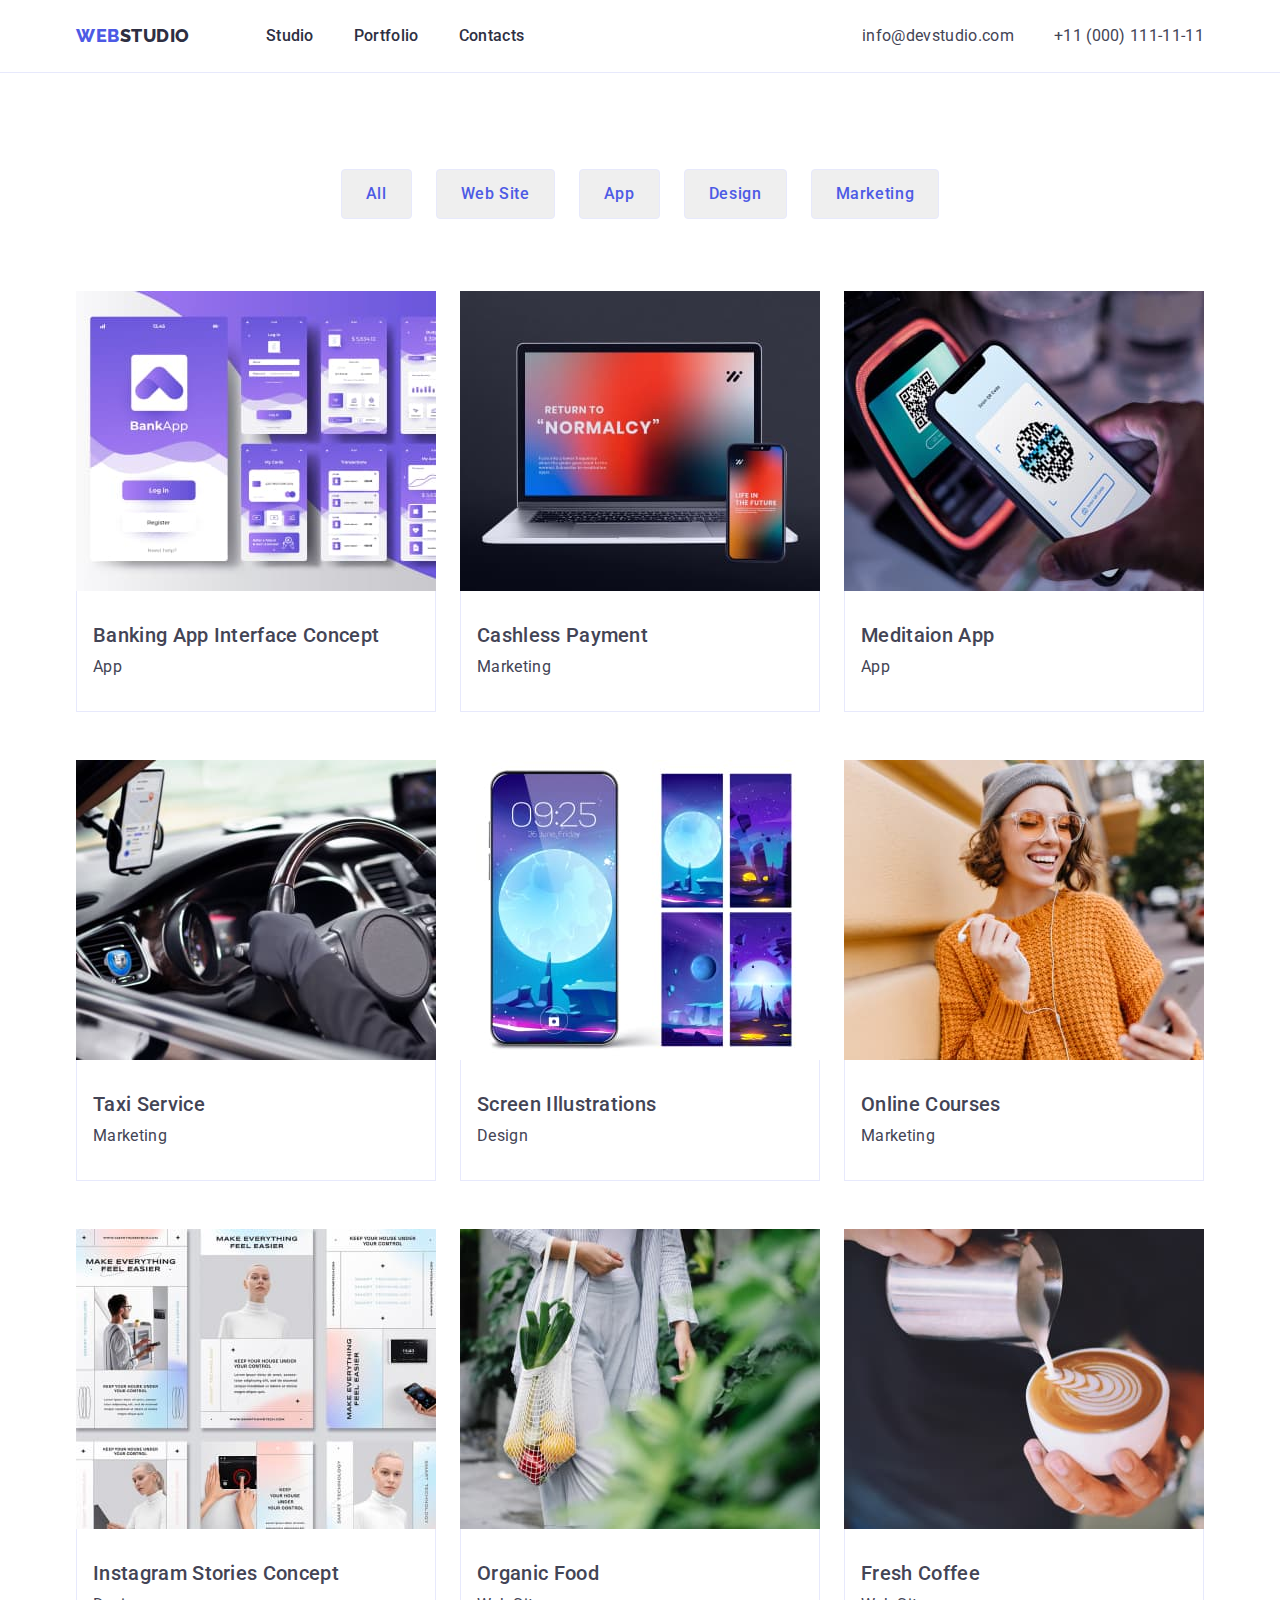
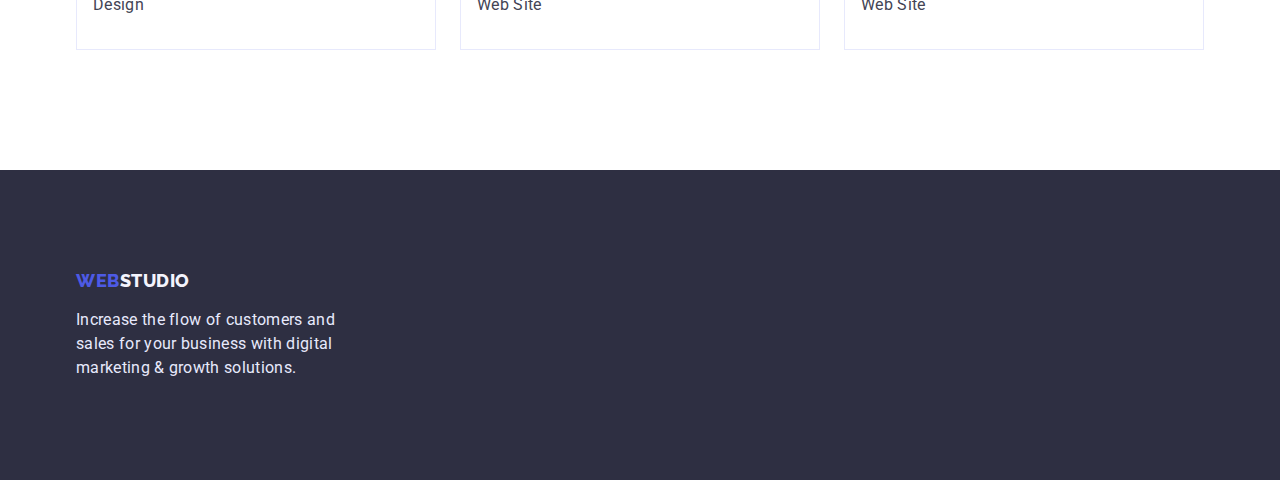
==== portfolio.html @ bfef26a1 "Initial commit" ====
<!DOCTYPE html>
<html lang="en">
  <head>
    <meta charset="UTF-8" />
    <meta http-equiv="X-UA-Compatible" content="IE=edge" />
    <meta name="viewport" content="width=device-width, initial-scale=1.0" />
    <title>portfolio</title>

    <link
      rel="stylesheet"
      href="https://cdn.jsdelivr.net/npm/modern-normalize@1.1.0/modern-normalize.min.css"
    />

    <link rel="preconnect" href="https://fonts.googleapis.com" />
    <link rel="preconnect" href="https://fonts.gstatic.com" crossorigin />
    <link
      href="https://fonts.googleapis.com/css2?family=Raleway:wght@800&family=Roboto:wght@400;500;700&display=swap"
      rel="stylesheet"
    />

    <link rel="stylesheet" href="./CSS/styles.css" />
  </head>

  <body>
    <!-- Header-->
    <header class="page-header">
      <div class="container header-conteiner">
        <nav class="navigation">
          <a class="logo link" href="./index.html">
            <span class="web">Web</span><span class="studio">Studio </span>
          </a>
          <ul class="menu list">
            <li class="menu-item">
              <a class="menu-link link" href="./index.html"> Studio</a>
            </li>
            <li class="menu-item">
              <a class="menu-link link" href="./portfolio.html">Portfolio</a>
            </li>
            <li class="menu-item">
              <a class="menu-link link" href="">Contacts</a>
            </li>
          </ul>
        </nav>

        <ul class="contacts list">
          <li class="contacts-item">
            <a class="contacts-link link" href="mailto:info@devstudio.com"
              >info@devstudio.com</a
            >
          </li>
          <li class="contacts-item">
            <a class="contacts-link link" href="tel:+110001111111"
              >+11 (000) 111-11-11</a
            >
          </li>
        </ul>
      </div>
    </header>
    <main>
      <section class="section filters">
        <div class="container">
          <h1 hidden class="visually-hidden">Filters</h1>
          <ul class="list filters-list">
            <li class="filters-item">
              <button type="button" class="filters-button">All</button>
            </li>
            <li class="filters-item">
              <button type="button" class="filters-button">Web Site</button>
            </li>
            <li class="filters-item">
              <button type="button" class="filters-button">App</button>
            </li>
            <li class="filters-item">
              <button type="button" class="filters-button">Design</button>
            </li>
            <li class="filters-item">
              <button type="button" class="filters-button">Marketing</button>
            </li>
          </ul>

          <ul class="list projects-menu-list">
            <li class="projects-meny-item">
              <img
                src="./images/row1-pj1.jpg"
                alt="#"
                width="360"
                height="300"
              />
              <div class="project-menu-text-box">
                <h3 class="projects-menu-headers">
                  Banking App Interface Concept
                </h3>
                <p class="project-menu-text">App</p>
              </div>
            </li>
            <li class="projects-meny-item">
              <img
                src="./images/row1-pj2.jpg"
                alt="#"
                width="360"
                height="300"
              />
              <div class="project-menu-text-box">
                <h3 class="projects-menu-headers">Cashless Payment</h3>
                <p class="project-menu-text">Marketing</p>
              </div>
            </li>
            <li class="projects-meny-item">
              <img
                src="./images/row1-pj3.jpg"
                alt="#"
                width="360"
                height="300"
              />
              <div class="project-menu-text-box">
                <h3 class="projects-menu-headers">Meditaion App</h3>
                <p class="project-menu-text">App</p>
              </div>
            </li>
            <li class="projects-meny-item">
              <img
                src="./images/row2-pj1.jpg"
                alt="#"
                width="360"
                height="300"
              />
              <div class="project-menu-text-box">
                <h3 class="projects-menu-headers">Taxi Service</h3>
                <p class="project-menu-text">Marketing</p>
              </div>
            </li>
            <li class="projects-meny-item">
              <img
                src="./images/row2-pj2.jpg"
                alt="#"
                width="360"
                height="300"
              />
              <div class="project-menu-text-box">
                <h3 class="projects-menu-headers">Screen Illustrations</h3>
                <p class="project-menu-text">Design</p>
              </div>
            </li>
            <li class="projects-meny-item">
              <img
                src="./images/row2-pj3.jpg"
                alt="#"
                width="360"
                height="300"
              />
              <div class="project-menu-text-box">
                <h3 class="projects-menu-headers">Online Courses</h3>
                <p class="project-menu-text">Marketing</p>
              </div>
            </li>
            <li class="projects-meny-item">
              <img
                src="./images/row3-pj1.jpg"
                alt="#"
                width="360"
                height="300"
              />
              <div class="project-menu-text-box">
                <h3 class="projects-menu-headers">Instagram Stories Concept</h3>
                <p class="project-menu-text">Design</p>
              </div>
            </li>
            <li class="projects-meny-item">
              <img
                src="./images/row3-pj2.jpg"
                alt="#"
                width="360"
                height="300"
              />
              <div class="project-menu-text-box">
                <h3 class="projects-menu-headers">Organic Food</h3>
                <p class="project-menu-text">Web Site</p>
              </div>
            </li>
            <li class="projects-meny-item">
              <img
                src="./images/row3-pj3.jpg"
                alt="#"
                width="360"
                height="300"
              />
              <div class="project-menu-text-box">
                <h3 class="projects-menu-headers">Fresh Coffee</h3>
                <p class="project-menu-text">Web Site</p>
              </div>
            </li>
          </ul>
        </div>
      </section>
    </main>
    <!--Footer-->
    <footer class="footer">
      <div class="container">
        <a class="logo-footer link" href="./index.html">
          <span class="web-footer">Web</span
          ><span class="studio-footer">Studio </span>
        </a>
        <p class="footer-text">
          Increase the flow of customers and sales for your business with
          digital marketing & growth solutions.
        </p>
      </div>
    </footer>
  </body>
</html>
---- CSS/styles.css ----
/* Body Studio*/
:root {
  --primary-text-color: #434455;
  --title-text-color: #2e2f42;
  --hover-focus-color: #404bbf;
}

h1,
h2,
h3,
h4,
p {
  margin: 0 auto;
}

ul {
  margin: 0;
  padding: 0;
}
img {
  display: block;
}

body {
  font-family: "Roboto", sans-serif;
  font-style: normal;
  color: var(--primary-text-color);
  font-weight: 400;
  font-size: 16px;
  line-height: 1.5;
  letter-spacing: 0.02em;
  max-width: 1440px;
}
.container {
  width: 1158px;
  margin: 0 auto;
  padding-left: 15px;
  padding-right: 15px;
}
.section {
  padding-bottom: 120px;
}

.list {
  list-style: none;
}
.link {
  text-decoration: none;
}
.link:hover,
.link:focus {
  color: var(--hover-focus-color);
}

/* Header*/
.page-header {
  padding: 24px 0;
  border-bottom: 1px solid #e7e9fc;
}
.header-conteiner {
  display: flex;
}
.navigation {
  display: flex;
  flex-direction: row;
  align-items: flex-start;
  padding: 0px;
}
.logo {
  font-family: "Raleway", sans-serif;
  font-weight: 800;
  font-size: 18px;
  line-height: 1.3;
  display: flex;
  align-items: center;
  letter-spacing: 0.03em;
  text-transform: uppercase;
  margin-right: 76px;
}
.web {
  color: #4d5ae5;
}
.studio {
  color: var(--title-text-color);
}

.menu-link {
  font-weight: 500;
  color: var(--title-text-color);
}
.menu {
  display: flex;
  gap: 40px;
}
.contacts {
  display: flex;
  gap: 40px;
  margin-left: auto;
}
.contacts-link {
  color: var(--primary-text-color);
}
/* Hero section*/
.hero-section {
  background: #2e2f42;
  align-items: center;
  text-align: center;
  padding: 188px 0;
}
.hero-title {
  font-weight: 700;
  font-size: 56px;
  line-height: 1.1;
  letter-spacing: 0.02em;
  color: #ffffff;

  width: 496px;
  margin-bottom: 48px;
}

.hero-button:hover,
.hero-button:focus {
  background-color: var(--hover-focus-color);
}
.hero-button {
  display: block;
  font-weight: 500;
  font-size: 16px;
  line-height: 1.5;
  font-family: inherit;
  letter-spacing: 0.04em;
  color: #ffffff;
  cursor: pointer;
  background: #636de0;

  box-shadow: 0px 4px 4px rgba(0, 0, 0, 0.15);
  border-radius: 4px;
  padding: 16px 32px;
  margin: 48px auto 0 auto;
}

/* About section*/
.visually-hidden {
  position: absolute;
  top: -150;
  z-index: -100;
  width: 0;
  height: 0;
  opacity: 0;
  visibility: hidden;
  user-select: none;
  cursor: none;
  margin: 0;
  padding: 0;
  overflow: hidden;
  border: none;
  outline: none;
  white-space: nowrap;
}
.about {
  padding-top: 120px;
}
.about-list {
  display: flex;
  flex-direction: row;
  gap: 24px;
}
.about-item {
  max-width: 264px;
}

.about-header {
  font-weight: 500;
  font-size: 20px;
  line-height: 1.2;
  color: var(--title-text-color);
  margin-bottom: 8px;
}

/*Products section*/

.prod-sect-header {
  font-weight: 700;
  font-size: 36px;
  line-height: 1.1;
  letter-spacing: 0.02em;
  text-transform: capitalize;
  text-align: center;
  margin-bottom: 72px;
}
.prod-sect-list {
  display: flex;
  flex-direction: row;
  gap: 24px;
}
.prod-sect-item {
  width: calc((100%-48px) / 3);
}

/*Our team*/
.team-section {
  padding-top: 120px;
}
.team-header {
  font-weight: 700;
  font-size: 36px;
  line-height: 1.1;
  letter-spacing: 0.02em;
  text-transform: capitalize;
  text-align: center;
  margin-bottom: 72px;
}
.team-list {
  display: flex;
  flex-direction: row;
  gap: 24px;
}
.team-item {
  text-align: center;
  width: calc((100% - 72px) / 4);
  background: #ffffff;
  box-shadow: 0px 1px 6px rgba(46, 47, 66, 0.08),
    0px 1px 1px rgba(46, 47, 66, 0.16), 0px 2px 1px rgba(46, 47, 66, 0.08);
  border-radius: 0px 0px 4px 4px;
}
.team-section {
  background-color: #f4f4fd;
}
.team-sect-text {
  padding: 32px 16px;
}
.team-name {
  font-weight: 500;
  font-size: 20px;
  line-height: 1.2;
  color: var(--title-text-color);
  margin-bottom: 8px;
}

/*Footer*/

.footer {
  background: #2e2f42;
  padding: 100px 0;
}

.logo-footer {
  font-family: "Raleway", sans-serif;
  font-weight: 800;
  font-size: 18px;
  line-height: 1.2;
  display: inline-block;
  align-items: center;
  letter-spacing: 0.03em;
  text-transform: uppercase;
  margin-bottom: 16px;
}
.web-footer {
  color: #4d5ae5;
}
.studio-footer {
  color: #f4f4fd;
}
.footer-text {
  color: #e7e9fc;
  max-width: 264px;
  margin-left: 0;
}
/*--------- Portfolio---------*/
.filters {
  padding-top: 96px;
}
.filters-button:hover,
.filters-button:focus {
  color: #ffffff;
  background-color: var(--hover-focus-color);
  border-color: var(--hover-focus-color);
}
.filters-list {
  display: flex;
  flex-direction: row;
  align-items: center;
  justify-content: center;
  padding: 0px;
  gap: 24px;
  margin-bottom: 72px;
}
.filters-button {
  display: block;
  font-weight: 500;
  font-size: 16px;
  line-height: 1.5;
  font-family: inherit;
  cursor: pointer;
  border: 1px solid #e7e9fc;
  border-radius: 4px;
  text-align: center;
  letter-spacing: 0.04em;
  color: #4d5ae5;
  padding: 12px 24px;
}

.projects-menu-list {
  display: flex;
  flex-wrap: wrap;
  gap: 48px 24px;
}

.projects-meny-item {
  width: 360px;
  padding: 0;
}
.projects-menu-headers {
  font-weight: 500;
  font-size: 20px;
  line-height: 1.2;
  margin-bottom: 8px;
}
.project-menu-text-box {
  padding: 32px 16px;
  border: 1px solid #e7e9fc;
  border-top: none;
}
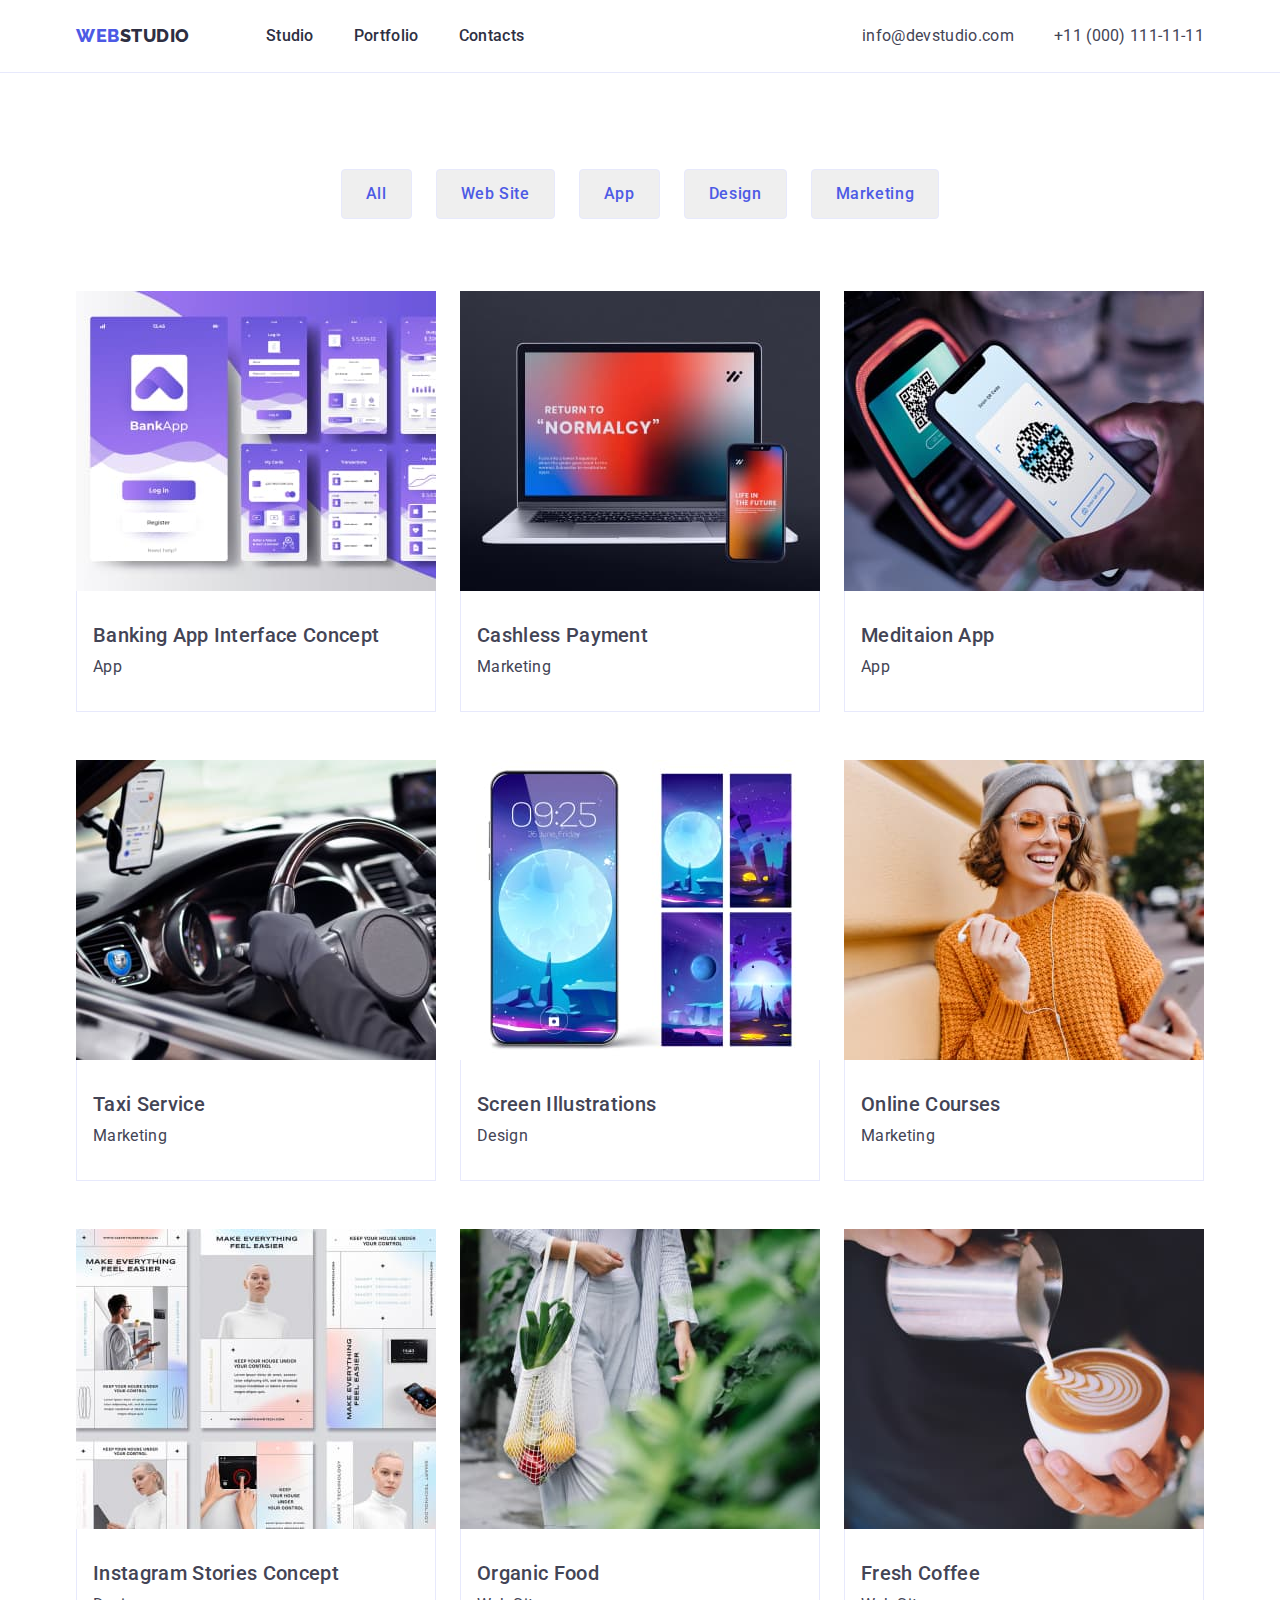
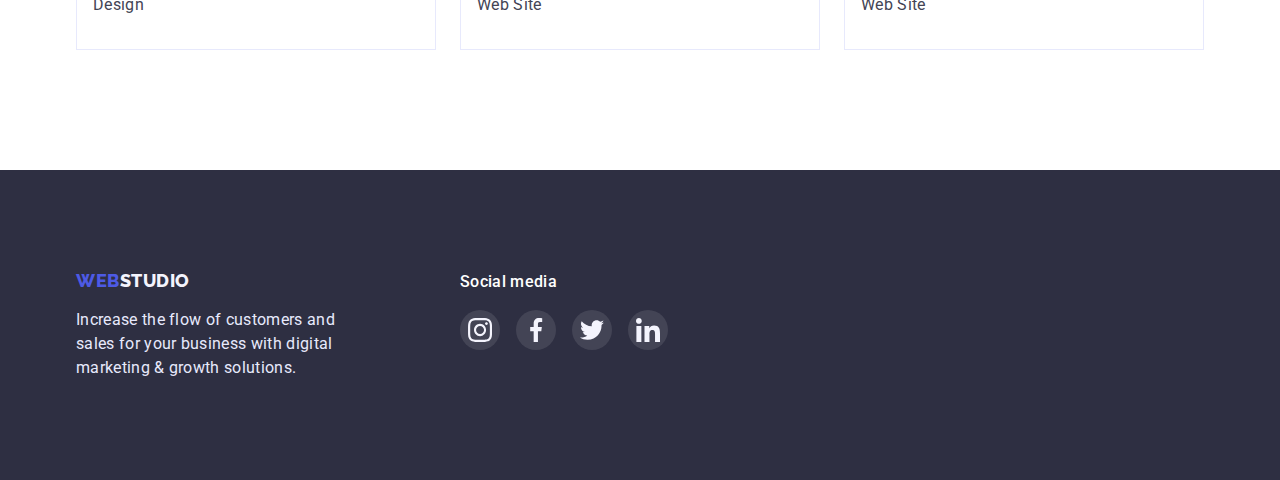
==== commit ebc25869: "HW4 Finish" ====
--- a/portfolio.html
+++ b/portfolio.html
@@ -195,15 +195,50 @@
     </main>
     <!--Footer-->
     <footer class="footer">
-      <div class="container">
-        <a class="logo-footer link" href="./index.html">
-          <span class="web-footer">Web</span
-          ><span class="studio-footer">Studio </span>
-        </a>
-        <p class="footer-text">
-          Increase the flow of customers and sales for your business with
-          digital marketing & growth solutions.
-        </p>
+      <div class="container footer-container">
+        <div class="footer-text">
+          <a class="logo-footer link" href="./index.html">
+            <span class="web-footer">Web</span
+            ><span class="studio-footer">Studio </span>
+          </a>
+          <p class="footer-text">
+            Increase the flow of customers and sales for your business with
+            digital marketing & growth solutions.
+          </p>
+        </div>
+        <div class="footer-social">
+          <h3 class="footer-header">Social media</h3>
+          <ul class="footer-social-list list">
+            <li class="footer-social-item">
+              <a class="footer-social-link link" href=""
+                ><svg class="footer-social-icon" width="24" height="24">
+                  <use href="./images/icons.svg#icon-instagram"></use>
+                </svg>
+              </a>
+            </li>
+            <li class="footer-social-item">
+              <a class="footer-social-link link" href=""
+                ><svg class="footer-social-icon" width="24" height="24">
+                  <use href="./images/icons.svg#icon-facebook"></use>
+                </svg>
+              </a>
+            </li>
+            <li class="footer-social-item">
+              <a class="footer-social-link link" href=""
+                ><svg class="footer-social-icon" width="24" height="24">
+                  <use href="./images/icons.svg#icon-twitter"></use>
+                </svg>
+              </a>
+            </li>
+            <li class="footer-social-item">
+              <a class="footer-social-link link" href=""
+                ><svg class="footer-social-icon" width="24" height="24">
+                  <use href="./images/icons.svg#icon-linkedin"></use>
+                </svg>
+              </a>
+            </li>
+          </ul>
+        </div>
       </div>
     </footer>
   </body>
--- a/CSS/styles.css
+++ b/CSS/styles.css
@@ -106,6 +106,14 @@
   align-items: center;
   text-align: center;
   padding: 188px 0;
+  flex-grow: 1;
+  background-image: linear-gradient(
+      rgba(46, 47, 66, 0.7),
+      rgba(46, 47, 66, 0.7)
+    ),
+    url(../images/people-office1.jpg);
+  background-repeat: no-repeat;
+  background-position: center;
 }
 .hero-title {
   font-weight: 700;
@@ -168,6 +176,17 @@
 .about-item {
   max-width: 264px;
 }
+.about-item-icon {
+  display: flex;
+
+  justify-content: center;
+  align-items: center;
+
+  padding: 24px 100px;
+  background: #f4f4fd;
+  border-radius: 4px;
+  margin-bottom: 8px;
+}
 
 .about-header {
   font-weight: 500;
@@ -236,12 +255,80 @@
   color: var(--title-text-color);
   margin-bottom: 8px;
 }
+.team-position {
+  margin-bottom: 8px;
+}
+.team-social-list {
+  display: flex;
+  justify-content: center;
+  gap: 24px;
+}
+.team-social-item {
+  width: 40px;
+  height: 40px;
+}
+.team-social-link {
+  display: flex;
+  justify-content: center;
+  align-items: center;
+  width: 100%;
+  height: 100%;
+  border-radius: 50%;
+  background-color: #4d5ae5;
+}
+.team-social-item :hover,
+.team-social-item:focus {
+  background-color: #404bbf;
+}
+/* Costumers*/
+.costumers-section {
+  padding-top: 130px;
+}
+.costumers-header {
+  font-weight: 700;
+  font-size: 36px;
+  line-height: 1.1;
+  letter-spacing: 0.02em;
+  text-transform: capitalize;
+  box-sizing: border-box;
+  text-align: center;
+  margin-bottom: 72px;
+}
+.costumers-list {
+  display: flex;
+  justify-content: center;
+  gap: 24px;
+}
+.costumers-item {
+  padding: 16px 32px;
+  width: 168px;
+  height: 88px;
+  padding: 0;
+}
+.costumers-link {
+  display: flex;
+  justify-content: center;
+  align-items: center;
+  width: 100%;
+  height: 100%;
+  fill: #8e8f99;
+  border: 1px solid #8e8f99;
+  border-radius: 4px;
+}
+.costumers-link:hover,
+.costumers-link:focus {
+  fill: #404bbf;
+  border-color: #404bbf;
+}
 
 /*Footer*/
 
 .footer {
   background: #2e2f42;
   padding: 100px 0;
+}
+.footer-container {
+  display: flex;
 }
 
 .logo-footer {
@@ -266,6 +353,43 @@
   max-width: 264px;
   margin-left: 0;
 }
+.footer-social {
+  margin-left: 120px;
+}
+.footer-header {
+  font-style: normal;
+  font-weight: 500;
+  font-size: 16px;
+  line-height: 1.5;
+  letter-spacing: 0.02em;
+  box-sizing: border-box;
+  color: #ffffff;
+  margin-bottom: 16px;
+}
+.footer-social-list {
+  display: flex;
+  justify-content: center;
+  gap: 16px;
+}
+.footer-social-item {
+  width: 40px;
+  height: 40px;
+}
+.footer-social-link {
+  display: flex;
+  justify-content: center;
+  align-items: center;
+  width: 100%;
+  height: 100%;
+  border-radius: 50%;
+
+  background-color: rgba(255, 255, 255, 0.1);
+}
+.footer-social-item :hover,
+.footer-social-item:focus {
+  background-color: rgba(49, 208, 170, 1);
+}
+
 /*--------- Portfolio---------*/
 .filters {
   padding-top: 96px;
@@ -275,6 +399,8 @@
   color: #ffffff;
   background-color: var(--hover-focus-color);
   border-color: var(--hover-focus-color);
+  box-shadow: 0px 3px 1px rgba(0, 0, 0, 0.1), 0px 2px 1px rgba(0, 0, 0, 0.08),
+    0px 2px 2px rgba(0, 0, 0, 0.12);
 }
 .filters-list {
   display: flex;
@@ -310,6 +436,10 @@
   width: 360px;
   padding: 0;
 }
+.projects-meny-item:hover {
+  box-shadow: 0px 1px 6px rgba(46, 47, 66, 0.08),
+    0px 1px 1px rgba(46, 47, 66, 0.16), 0px 2px 1px rgba(46, 47, 66, 0.08);
+}
 .projects-menu-headers {
   font-weight: 500;
   font-size: 20px;
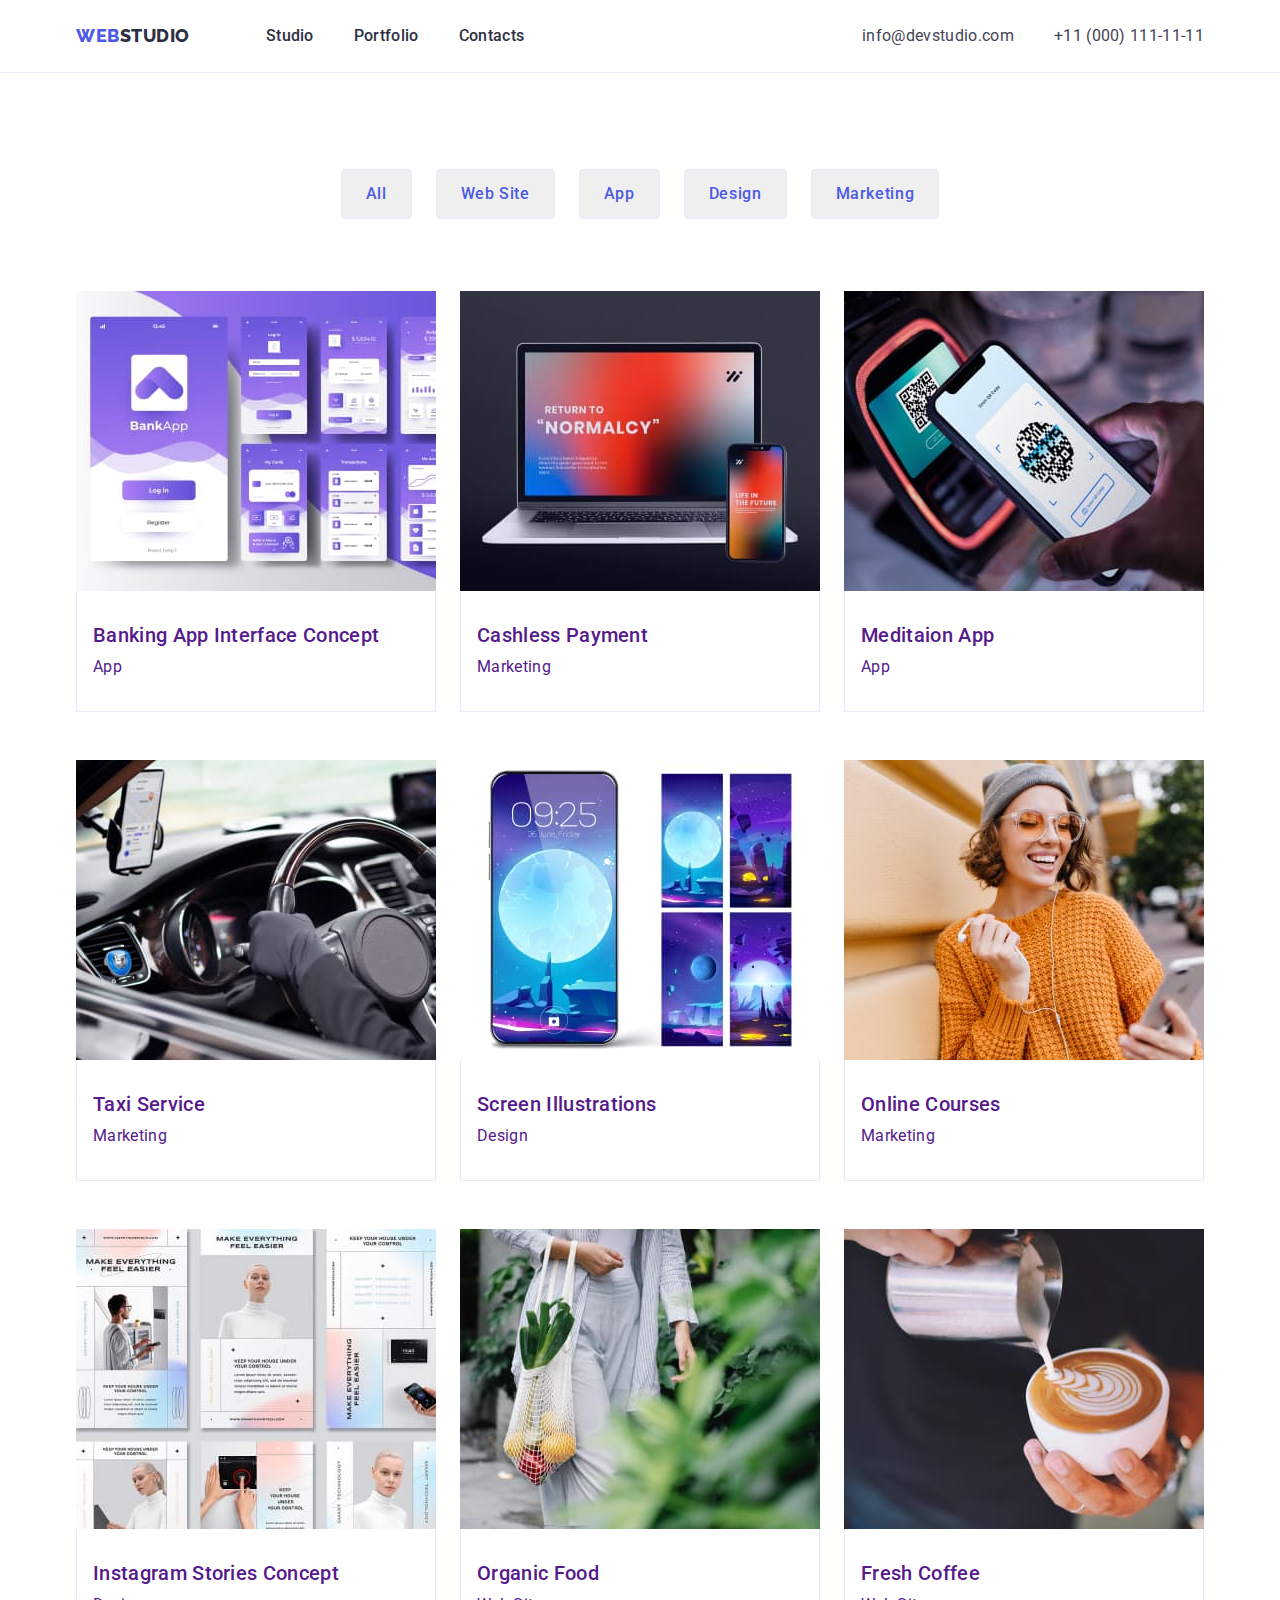
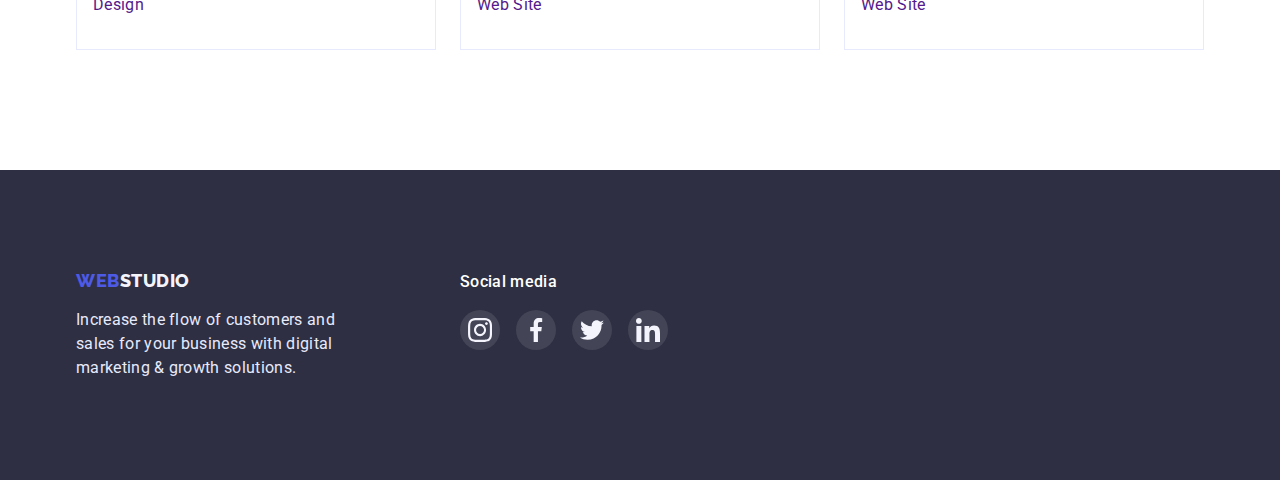
==== commit bbe2898d: "Допрацювання." ====
--- a/portfolio.html
+++ b/portfolio.html
@@ -80,114 +80,134 @@
 
           <ul class="list projects-menu-list">
             <li class="projects-meny-item">
-              <img
-                src="./images/row1-pj1.jpg"
-                alt="#"
-                width="360"
-                height="300"
-              />
-              <div class="project-menu-text-box">
-                <h3 class="projects-menu-headers">
-                  Banking App Interface Concept
-                </h3>
-                <p class="project-menu-text">App</p>
-              </div>
-            </li>
-            <li class="projects-meny-item">
-              <img
-                src="./images/row1-pj2.jpg"
-                alt="#"
-                width="360"
-                height="300"
-              />
-              <div class="project-menu-text-box">
-                <h3 class="projects-menu-headers">Cashless Payment</h3>
-                <p class="project-menu-text">Marketing</p>
-              </div>
-            </li>
-            <li class="projects-meny-item">
-              <img
-                src="./images/row1-pj3.jpg"
-                alt="#"
-                width="360"
-                height="300"
-              />
-              <div class="project-menu-text-box">
-                <h3 class="projects-menu-headers">Meditaion App</h3>
-                <p class="project-menu-text">App</p>
-              </div>
-            </li>
-            <li class="projects-meny-item">
-              <img
-                src="./images/row2-pj1.jpg"
-                alt="#"
-                width="360"
-                height="300"
-              />
-              <div class="project-menu-text-box">
-                <h3 class="projects-menu-headers">Taxi Service</h3>
-                <p class="project-menu-text">Marketing</p>
-              </div>
-            </li>
-            <li class="projects-meny-item">
-              <img
-                src="./images/row2-pj2.jpg"
-                alt="#"
-                width="360"
-                height="300"
-              />
-              <div class="project-menu-text-box">
-                <h3 class="projects-menu-headers">Screen Illustrations</h3>
-                <p class="project-menu-text">Design</p>
-              </div>
-            </li>
-            <li class="projects-meny-item">
-              <img
-                src="./images/row2-pj3.jpg"
-                alt="#"
-                width="360"
-                height="300"
-              />
-              <div class="project-menu-text-box">
-                <h3 class="projects-menu-headers">Online Courses</h3>
-                <p class="project-menu-text">Marketing</p>
-              </div>
-            </li>
-            <li class="projects-meny-item">
-              <img
-                src="./images/row3-pj1.jpg"
-                alt="#"
-                width="360"
-                height="300"
-              />
-              <div class="project-menu-text-box">
-                <h3 class="projects-menu-headers">Instagram Stories Concept</h3>
-                <p class="project-menu-text">Design</p>
-              </div>
-            </li>
-            <li class="projects-meny-item">
-              <img
-                src="./images/row3-pj2.jpg"
-                alt="#"
-                width="360"
-                height="300"
-              />
-              <div class="project-menu-text-box">
-                <h3 class="projects-menu-headers">Organic Food</h3>
-                <p class="project-menu-text">Web Site</p>
-              </div>
-            </li>
-            <li class="projects-meny-item">
-              <img
-                src="./images/row3-pj3.jpg"
-                alt="#"
-                width="360"
-                height="300"
-              />
-              <div class="project-menu-text-box">
-                <h3 class="projects-menu-headers">Fresh Coffee</h3>
-                <p class="project-menu-text">Web Site</p>
-              </div>
+              <a class="project-menu-link link" href="">
+                <img
+                  src="./images/row1-pj1.jpg"
+                  alt="#"
+                  width="360"
+                  height="300"
+                />
+                <div class="project-menu-text-box">
+                  <h3 class="projects-menu-headers">
+                    Banking App Interface Concept
+                  </h3>
+                  <p class="project-menu-text">App</p>
+                </div>
+              </a>
+            </li>
+            <li class="projects-meny-item">
+              <a class="project-menu-link link" href="">
+                <img
+                  src="./images/row1-pj2.jpg"
+                  alt="#"
+                  width="360"
+                  height="300"
+                />
+                <div class="project-menu-text-box">
+                  <h3 class="projects-menu-headers">Cashless Payment</h3>
+                  <p class="project-menu-text">Marketing</p>
+                </div>
+              </a>
+            </li>
+            <li class="projects-meny-item">
+              <a class="project-menu-link link" href="">
+                <img
+                  src="./images/row1-pj3.jpg"
+                  alt="#"
+                  width="360"
+                  height="300"
+                />
+                <div class="project-menu-text-box">
+                  <h3 class="projects-menu-headers">Meditaion App</h3>
+                  <p class="project-menu-text">App</p>
+                </div>
+              </a>
+            </li>
+            <li class="projects-meny-item">
+              <a class="project-menu-link link" href="">
+                <img
+                  src="./images/row2-pj1.jpg"
+                  alt="#"
+                  width="360"
+                  height="300"
+                />
+                <div class="project-menu-text-box">
+                  <h3 class="projects-menu-headers">Taxi Service</h3>
+                  <p class="project-menu-text">Marketing</p>
+                </div>
+              </a>
+            </li>
+            <li class="projects-meny-item">
+              <a class="project-menu-link link" href="">
+                <img
+                  src="./images/row2-pj2.jpg"
+                  alt="#"
+                  width="360"
+                  height="300"
+                />
+                <div class="project-menu-text-box">
+                  <h3 class="projects-menu-headers">Screen Illustrations</h3>
+                  <p class="project-menu-text">Design</p>
+                </div>
+              </a>
+            </li>
+            <li class="projects-meny-item">
+              <a class="project-menu-link link" href="">
+                <img
+                  src="./images/row2-pj3.jpg"
+                  alt="#"
+                  width="360"
+                  height="300"
+                />
+                <div class="project-menu-text-box">
+                  <h3 class="projects-menu-headers">Online Courses</h3>
+                  <p class="project-menu-text">Marketing</p>
+                </div>
+              </a>
+            </li>
+            <li class="projects-meny-item">
+              <a class="project-menu-link link" href="">
+                <img
+                  src="./images/row3-pj1.jpg"
+                  alt="#"
+                  width="360"
+                  height="300"
+                />
+                <div class="project-menu-text-box">
+                  <h3 class="projects-menu-headers">
+                    Instagram Stories Concept
+                  </h3>
+                  <p class="project-menu-text">Design</p>
+                </div>
+              </a>
+            </li>
+            <li class="projects-meny-item">
+              <a class="project-menu-link link" href="">
+                <img
+                  src="./images/row3-pj2.jpg"
+                  alt="#"
+                  width="360"
+                  height="300"
+                />
+                <div class="project-menu-text-box">
+                  <h3 class="projects-menu-headers">Organic Food</h3>
+                  <p class="project-menu-text">Web Site</p>
+                </div>
+              </a>
+            </li>
+            <li class="projects-meny-item">
+              <a class="project-menu-link link" href="">
+                <img
+                  src="./images/row3-pj3.jpg"
+                  alt="#"
+                  width="360"
+                  height="300"
+                />
+                <div class="project-menu-text-box">
+                  <h3 class="projects-menu-headers">Fresh Coffee</h3>
+                  <p class="project-menu-text">Web Site</p>
+                </div>
+              </a>
             </li>
           </ul>
         </div>
--- a/CSS/styles.css
+++ b/CSS/styles.css
@@ -182,7 +182,7 @@
   justify-content: center;
   align-items: center;
 
-  padding: 24px 100px;
+  height: 112px;
   background: #f4f4fd;
   border-radius: 4px;
   margin-bottom: 8px;
@@ -300,10 +300,8 @@
   gap: 24px;
 }
 .costumers-item {
-  padding: 16px 32px;
   width: 168px;
   height: 88px;
-  padding: 0;
 }
 .costumers-link {
   display: flex;
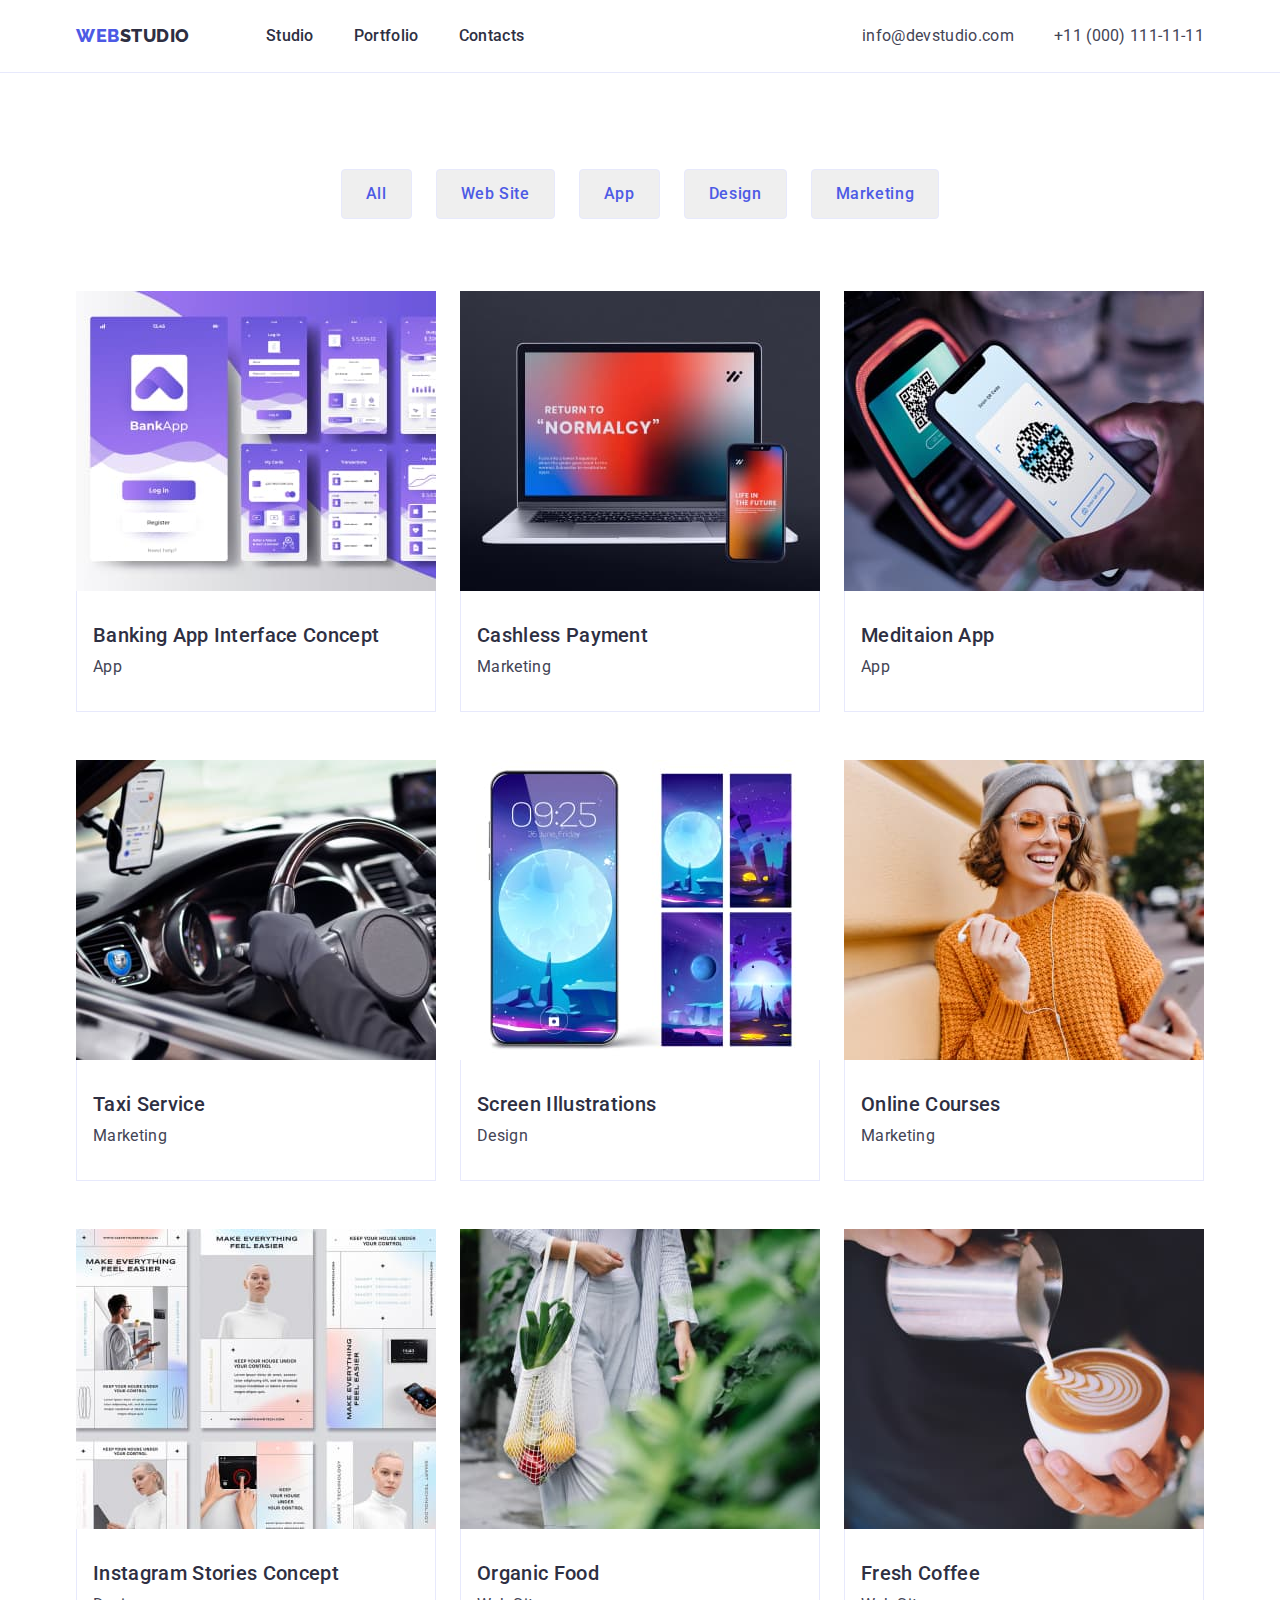
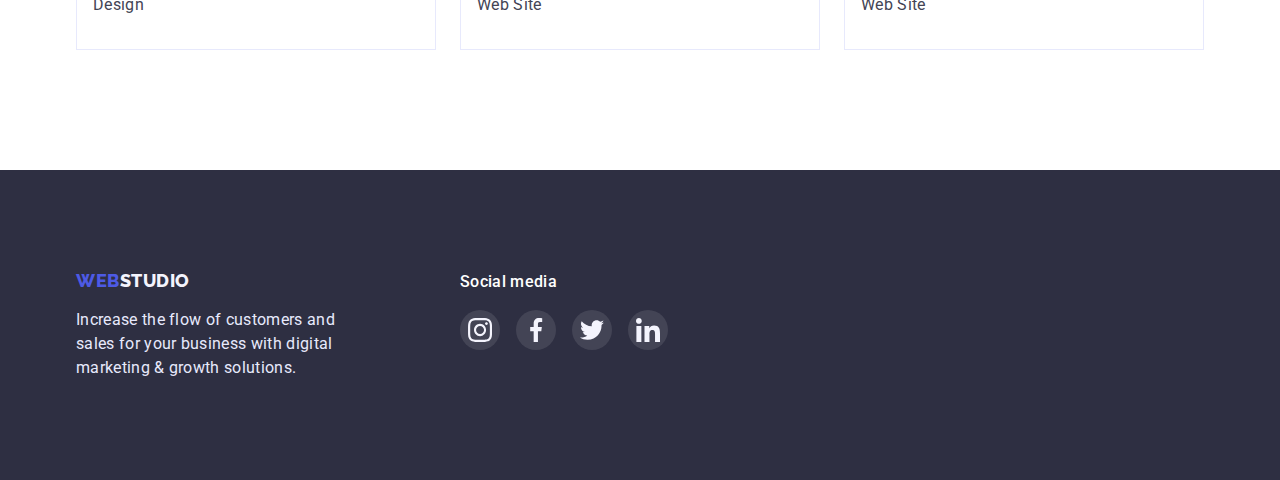
==== commit bcb15a30: "допрацювання тіні" ====
--- a/portfolio.html
+++ b/portfolio.html
@@ -80,7 +80,7 @@
 
           <ul class="list projects-menu-list">
             <li class="projects-meny-item">
-              <a class="project-menu-link link" href="">
+              <a class="project-menu-link" href="">
                 <img
                   src="./images/row1-pj1.jpg"
                   alt="#"
@@ -96,7 +96,7 @@
               </a>
             </li>
             <li class="projects-meny-item">
-              <a class="project-menu-link link" href="">
+              <a class="project-menu-link" href="">
                 <img
                   src="./images/row1-pj2.jpg"
                   alt="#"
@@ -110,7 +110,7 @@
               </a>
             </li>
             <li class="projects-meny-item">
-              <a class="project-menu-link link" href="">
+              <a class="project-menu-link" href="">
                 <img
                   src="./images/row1-pj3.jpg"
                   alt="#"
@@ -124,7 +124,7 @@
               </a>
             </li>
             <li class="projects-meny-item">
-              <a class="project-menu-link link" href="">
+              <a class="project-menu-link" href="">
                 <img
                   src="./images/row2-pj1.jpg"
                   alt="#"
@@ -138,7 +138,7 @@
               </a>
             </li>
             <li class="projects-meny-item">
-              <a class="project-menu-link link" href="">
+              <a class="project-menu-link" href="">
                 <img
                   src="./images/row2-pj2.jpg"
                   alt="#"
@@ -152,7 +152,7 @@
               </a>
             </li>
             <li class="projects-meny-item">
-              <a class="project-menu-link link" href="">
+              <a class="project-menu-link" href="">
                 <img
                   src="./images/row2-pj3.jpg"
                   alt="#"
@@ -166,7 +166,7 @@
               </a>
             </li>
             <li class="projects-meny-item">
-              <a class="project-menu-link link" href="">
+              <a class="project-menu-link" href="">
                 <img
                   src="./images/row3-pj1.jpg"
                   alt="#"
@@ -182,7 +182,7 @@
               </a>
             </li>
             <li class="projects-meny-item">
-              <a class="project-menu-link link" href="">
+              <a class="project-menu-link" href="">
                 <img
                   src="./images/row3-pj2.jpg"
                   alt="#"
@@ -196,7 +196,7 @@
               </a>
             </li>
             <li class="projects-meny-item">
-              <a class="project-menu-link link" href="">
+              <a class="project-menu-link" href="">
                 <img
                   src="./images/row3-pj3.jpg"
                   alt="#"
--- a/CSS/styles.css
+++ b/CSS/styles.css
@@ -434,7 +434,11 @@
   width: 360px;
   padding: 0;
 }
-.projects-meny-item:hover {
+.project-menu-link {
+  text-decoration: none;
+  display: block;
+}
+.project-menu-link:hover {
   box-shadow: 0px 1px 6px rgba(46, 47, 66, 0.08),
     0px 1px 1px rgba(46, 47, 66, 0.16), 0px 2px 1px rgba(46, 47, 66, 0.08);
 }
@@ -442,6 +446,7 @@
   font-weight: 500;
   font-size: 20px;
   line-height: 1.2;
+  color: var(--title-text-color);
   margin-bottom: 8px;
 }
 .project-menu-text-box {
@@ -449,3 +454,6 @@
   border: 1px solid #e7e9fc;
   border-top: none;
 }
+.project-menu-text {
+  color: var(--primary-text-color);
+}
